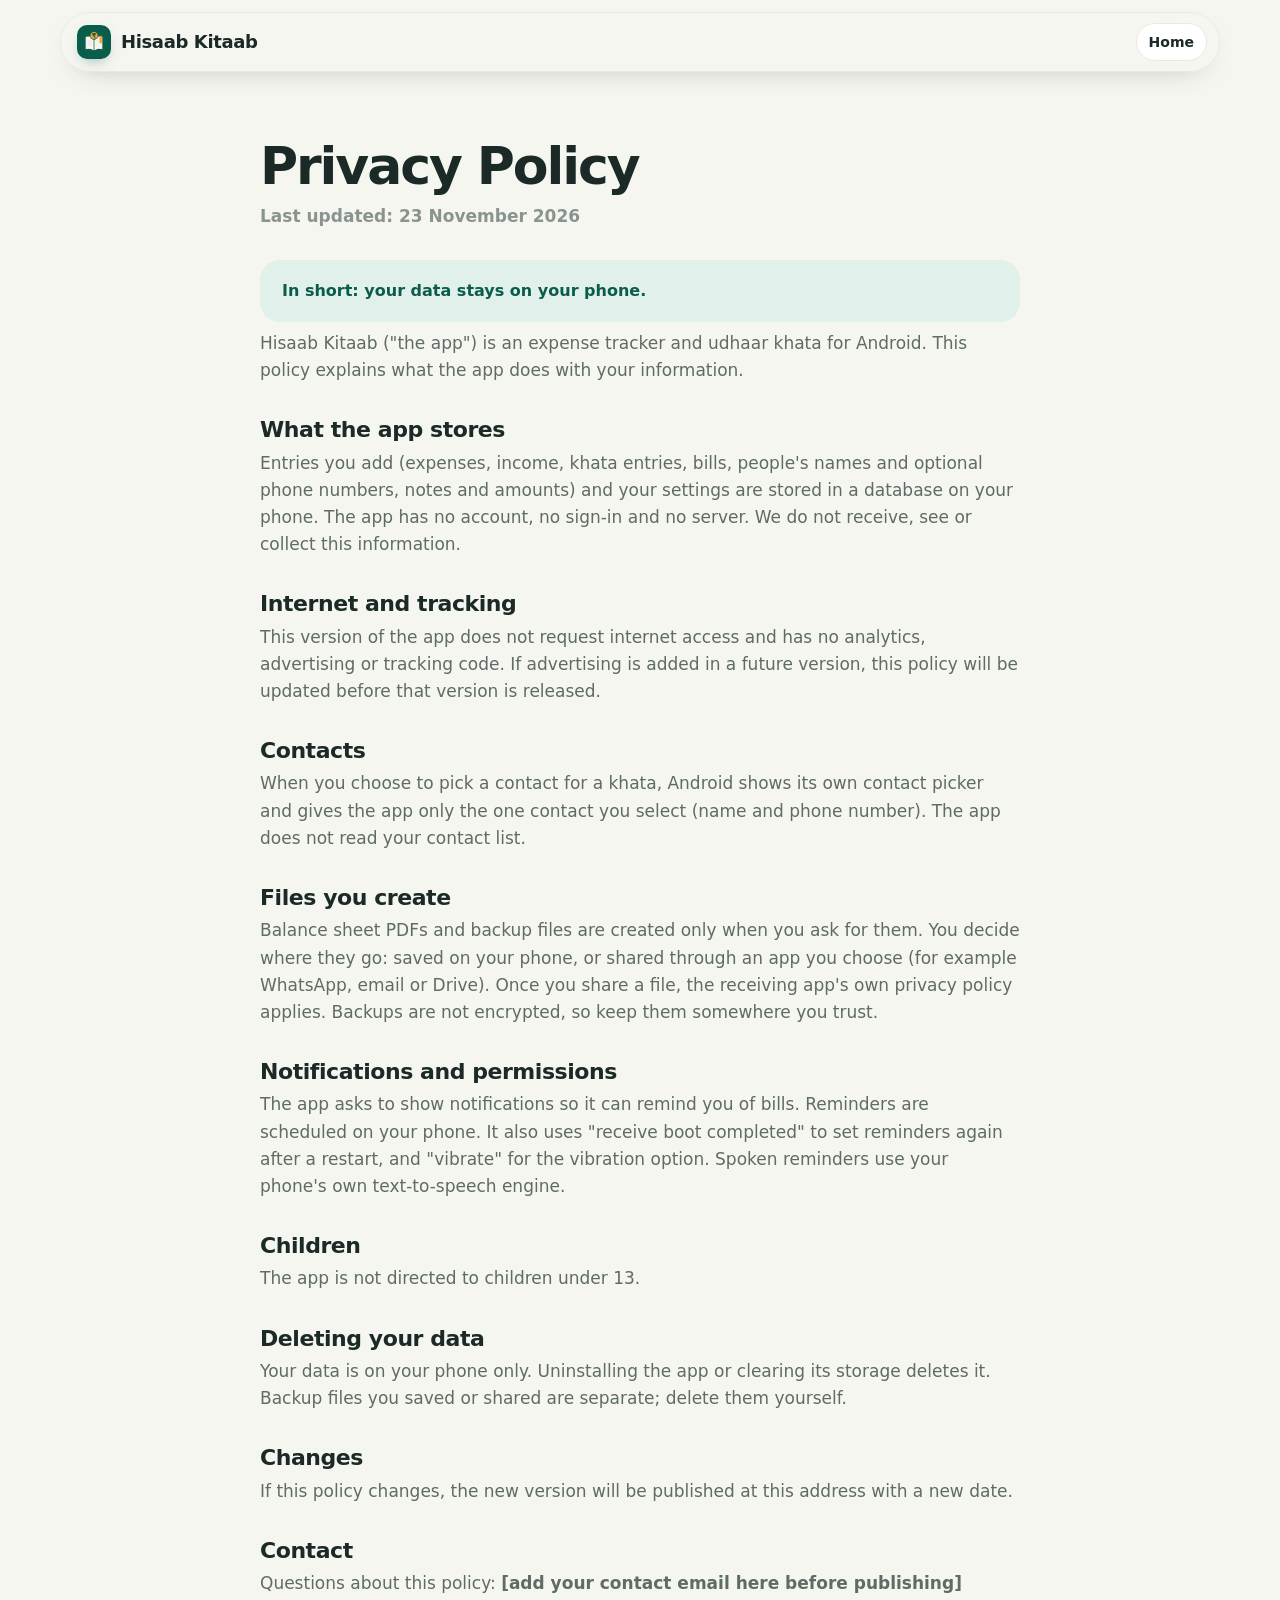
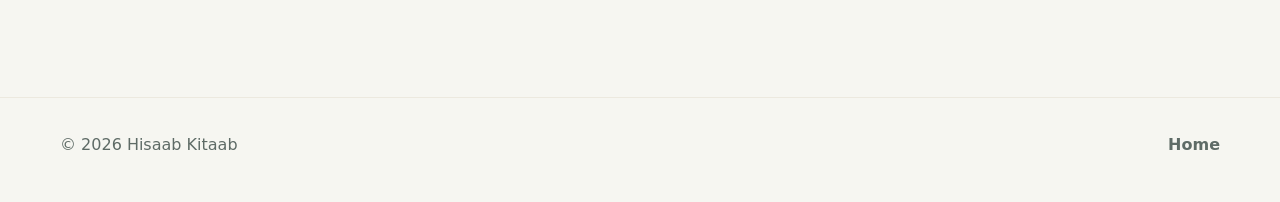
==== privacy/index.html @ 97b5be29 "Add Hisaab Kitaab landing site and privacy policy Static HTML/CSS/JS site with animated hero, live k" ====
<!doctype html>
<html lang="en">
<head>
  <meta charset="utf-8">
  <meta name="viewport" content="width=device-width, initial-scale=1">
  <title>Hisaab Kitaab: Privacy Policy</title>
  <meta name="description" content="Privacy policy for the Hisaab Kitaab Android app. Your data stays on your phone.">
  <meta name="theme-color" content="#0b5d4b">
  <link rel="icon" type="image/png" href="../assets/favicon-64.png">
  <link rel="stylesheet" href="../css/style.css">
  <script>
    (function () {
      try {
        var t = localStorage.getItem('hk-theme');
        if (!t && window.matchMedia && matchMedia('(prefers-color-scheme: dark)').matches) t = 'dark';
        if (t === 'dark') document.documentElement.setAttribute('data-theme', 'dark');
      } catch (e) {}
    })();
  </script>
</head>
<body>
<header class="nav stuck">
  <div class="nav-in">
    <a class="brand" href="../"><img src="../assets/icon-192.png" alt="" width="34" height="34"><span>Hisaab Kitaab</span></a>
    <div class="tools" style="margin-left:auto"><a class="pill" href="../">Home</a></div>
  </div>
</header>

<main class="wrap doc">
  <h1>Privacy Policy</h1>
  <p class="upd">Last updated: 23 November 2026</p>

  <div class="callout">In short: your data stays on your phone.</div>

  <p>Hisaab Kitaab ("the app") is an expense tracker and udhaar khata for Android. This policy explains what the app does with your information.</p>

  <h2>What the app stores</h2>
  <p>Entries you add (expenses, income, khata entries, bills, people's names and optional phone numbers, notes and amounts) and your settings are stored in a database on your phone. The app has no account, no sign-in and no server. We do not receive, see or collect this information.</p>

  <h2>Internet and tracking</h2>
  <p>This version of the app does not request internet access and has no analytics, advertising or tracking code. If advertising is added in a future version, this policy will be updated before that version is released.</p>

  <h2>Contacts</h2>
  <p>When you choose to pick a contact for a khata, Android shows its own contact picker and gives the app only the one contact you select (name and phone number). The app does not read your contact list.</p>

  <h2>Files you create</h2>
  <p>Balance sheet PDFs and backup files are created only when you ask for them. You decide where they go: saved on your phone, or shared through an app you choose (for example WhatsApp, email or Drive). Once you share a file, the receiving app's own privacy policy applies. Backups are not encrypted, so keep them somewhere you trust.</p>

  <h2>Notifications and permissions</h2>
  <p>The app asks to show notifications so it can remind you of bills. Reminders are scheduled on your phone. It also uses "receive boot completed" to set reminders again after a restart, and "vibrate" for the vibration option. Spoken reminders use your phone's own text-to-speech engine.</p>

  <h2>Children</h2>
  <p>The app is not directed to children under 13.</p>

  <h2>Deleting your data</h2>
  <p>Your data is on your phone only. Uninstalling the app or clearing its storage deletes it. Backup files you saved or shared are separate; delete them yourself.</p>

  <h2>Changes</h2>
  <p>If this policy changes, the new version will be published at this address with a new date.</p>

  <h2>Contact</h2>
  <p>Questions about this policy: <strong>[add your contact email here before publishing]</strong></p>
</main>

<footer>
  <div class="wrap foot">
    <span>© 2026 Hisaab Kitaab</span>
    <nav aria-label="Footer"><a href="../">Home</a></nav>
  </div>
</footer>
</body>
</html>
---- css/style.css ----
/* Hisaab Kitaab site. Palette matches the app: warm paper, ink green, saffron. */
:root {
  --paper: #f6f6f1;
  --paper2: #efeee6;
  --card: #ffffff;
  --ink: #1b2a26;
  --sub: #5e6b66;
  --mute: #8a948f;
  --line: #ece9df;
  --green: #0b5d4b;
  --green2: #0e6c58;
  --gsoft: #e1f0ea;
  --gtext: #bfe3d8;
  --saffron: #f2a33a;
  --inc: #1e8a57;
  --incsoft: #e1f4ea;
  --exp: #c23b30;
  --expsoft: #fbe6e3;
  --glass: rgba(246, 246, 241, 0.72);
  --shadow: 0 30px 60px -28px rgba(11, 93, 75, 0.35);
  --shadow-sm: 0 10px 30px -18px rgba(27, 42, 38, 0.35);
  --r: 28px;
  --ease: cubic-bezier(0.22, 1, 0.36, 1);
  color-scheme: light;
}
:root[data-theme="dark"] {
  --paper: #0e1916;
  --paper2: #121f1b;
  --card: #16241f;
  --ink: #eaf1ee;
  --sub: #9db0a9;
  --mute: #6f857d;
  --line: #243530;
  --green: #2fa388;
  --green2: #2a9a80;
  --gsoft: #14302a;
  --gtext: #bfe3d8;
  --inc: #43c185;
  --incsoft: #12301f;
  --exp: #ef6a5e;
  --expsoft: #351a17;
  --glass: rgba(14, 25, 22, 0.72);
  --shadow: 0 30px 60px -28px rgba(0, 0, 0, 0.7);
  --shadow-sm: 0 10px 30px -18px rgba(0, 0, 0, 0.7);
  color-scheme: dark;
}

* { box-sizing: border-box; margin: 0; padding: 0; }
html { scroll-behavior: smooth; -webkit-text-size-adjust: 100%; }
body {
  font-family: "Segoe UI", system-ui, -apple-system, "Noto Sans", "Noto Sans Devanagari", Roboto, "Helvetica Neue", Arial, sans-serif;
  background: var(--paper);
  color: var(--ink);
  line-height: 1.6;
  overflow-x: hidden;
  transition: background 0.4s, color 0.4s;
}
img, svg { display: block; max-width: 100%; }
a { color: inherit; text-decoration: none; }
button { font: inherit; color: inherit; cursor: pointer; border: 0; background: none; }
.ico { width: 1.25em; height: 1.25em; fill: none; stroke: currentColor; stroke-width: 2; stroke-linecap: round; stroke-linejoin: round; flex: none; }
.wrap { width: min(1160px, 100% - 40px); margin-inline: auto; }
.sr { position: absolute; width: 1px; height: 1px; overflow: hidden; clip: rect(0 0 0 0); white-space: nowrap; }
:focus-visible { outline: 3px solid var(--saffron); outline-offset: 3px; border-radius: 10px; }
::selection { background: var(--saffron); color: #1b2a26; }

/* scroll progress */
.progress { position: fixed; inset: 0 0 auto 0; height: 3px; z-index: 60; background: linear-gradient(90deg, var(--saffron), var(--green)); transform-origin: 0 50%; transform: scaleX(0); }

/* nav */
.nav { position: fixed; top: 12px; left: 0; right: 0; z-index: 50; pointer-events: none; }
.nav-in {
  pointer-events: auto;
  width: min(1160px, 100% - 24px); margin-inline: auto;
  display: flex; align-items: center; gap: 14px;
  padding: 10px 12px 10px 16px; border-radius: 999px;
  background: transparent; border: 1px solid transparent;
  transition: background 0.35s, border-color 0.35s, box-shadow 0.35s, backdrop-filter 0.35s;
}
.nav.stuck .nav-in { background: var(--glass); border-color: var(--line); box-shadow: var(--shadow-sm); backdrop-filter: blur(16px) saturate(1.4); -webkit-backdrop-filter: blur(16px) saturate(1.4); }
.brand { display: flex; align-items: center; gap: 10px; font-weight: 800; letter-spacing: -0.02em; font-size: 18px; }
.brand img { width: 34px; height: 34px; border-radius: 10px; box-shadow: 0 6px 16px -8px rgba(11, 93, 75, 0.7); }
.nav-links { display: flex; gap: 4px; margin-left: auto; }
.nav-links a { padding: 8px 14px; border-radius: 999px; font-size: 15px; font-weight: 600; color: var(--sub); transition: background 0.25s, color 0.25s; }
.nav-links a:hover { background: var(--gsoft); color: var(--green); }
.tools { display: flex; gap: 6px; }
.pill {
  height: 38px; min-width: 38px; padding: 0 12px; display: inline-flex; align-items: center; justify-content: center; gap: 6px;
  border-radius: 999px; font-weight: 700; font-size: 14px; background: var(--card); border: 1px solid var(--line); transition: transform 0.25s var(--ease), background 0.25s;
}
.pill:hover { transform: translateY(-2px); }
.pill .moon { display: none; }
:root[data-theme="dark"] .pill .sun { display: none; }
:root[data-theme="dark"] .pill .moon { display: block; }

/* buttons */
.btn {
  --bg: var(--green); --fg: #fff;
  position: relative; display: inline-flex; align-items: center; justify-content: center; gap: 10px;
  padding: 15px 26px; border-radius: 999px; font-weight: 800; font-size: 16px; letter-spacing: -0.01em;
  background: var(--bg); color: var(--fg); box-shadow: 0 16px 30px -14px rgba(11, 93, 75, 0.7);
  transition: transform 0.3s var(--ease), box-shadow 0.3s, background 0.3s; overflow: hidden; isolation: isolate;
}
.btn::after { content: ""; position: absolute; inset: 0; z-index: -1; background: linear-gradient(110deg, transparent 30%, rgba(255, 255, 255, 0.35) 50%, transparent 70%); transform: translateX(-120%); }
.btn:hover::after { transform: translateX(120%); transition: transform 0.9s var(--ease); }
.btn:hover { transform: translateY(-3px); box-shadow: 0 22px 36px -14px rgba(11, 93, 75, 0.75); }
.btn:active { transform: translateY(0) scale(0.98); }
.btn.ghost { --bg: var(--card); --fg: var(--ink); box-shadow: none; border: 1px solid var(--line); }
.btn.saffron { --bg: var(--saffron); --fg: #1b2a26; box-shadow: 0 16px 30px -14px rgba(242, 163, 58, 0.8); }
.btn[aria-disabled="true"] { cursor: default; }

/* hero */
.hero { position: relative; padding: 150px 0 90px; overflow: hidden; }
.blob { position: absolute; border-radius: 50%; filter: blur(80px); opacity: 0.55; pointer-events: none; will-change: transform; }
.b1 { width: 520px; height: 520px; background: #f2a33a; top: -140px; right: -120px; animation: drift 16s ease-in-out infinite alternate; opacity: 0.35; }
.b2 { width: 560px; height: 560px; background: #0b5d4b; bottom: -260px; left: -180px; animation: drift 20s ease-in-out infinite alternate-reverse; opacity: 0.28; }
.b3 { width: 320px; height: 320px; background: #7cc9b2; top: 30%; left: 38%; animation: drift 24s ease-in-out infinite alternate; opacity: 0.25; }
@keyframes drift { to { transform: translate3d(60px, 50px, 0) scale(1.12); } }
.grid-bg { position: absolute; inset: 0; background-image: linear-gradient(var(--line) 1px, transparent 1px), linear-gradient(90deg, var(--line) 1px, transparent 1px); background-size: 56px 56px; mask-image: radial-gradient(ellipse at 50% 30%, #000 10%, transparent 70%); -webkit-mask-image: radial-gradient(ellipse at 50% 30%, #000 10%, transparent 70%); opacity: 0.6; }
.hero-in { position: relative; display: grid; grid-template-columns: 1.05fr 0.95fr; gap: 40px; align-items: center; }
.eyebrow { display: inline-flex; align-items: center; gap: 8px; padding: 7px 14px 7px 8px; border-radius: 999px; background: var(--card); border: 1px solid var(--line); font-size: 14px; font-weight: 700; color: var(--sub); box-shadow: var(--shadow-sm); }
.eyebrow .dot { width: 22px; height: 22px; border-radius: 50%; background: var(--incsoft); color: var(--inc); display: grid; place-items: center; }
.eyebrow .dot .ico { width: 13px; height: 13px; stroke-width: 3; }
h1 { font-size: clamp(42px, 6.4vw, 78px); line-height: 1.02; letter-spacing: -0.04em; font-weight: 900; margin: 22px 0 20px; }
h1 .hl { position: relative; display: inline-block; color: var(--green); white-space: nowrap; }
h1 .hl svg { position: absolute; left: -2%; bottom: -14%; width: 104%; height: 0.38em; overflow: visible; }
h1 .hl path { stroke: var(--saffron); stroke-width: 7; fill: none; stroke-linecap: round; stroke-dasharray: 420; stroke-dashoffset: 420; animation: draw 1.1s 0.9s var(--ease) forwards; }
@keyframes draw { to { stroke-dashoffset: 0; } }
.lead { font-size: clamp(17px, 1.7vw, 21px); color: var(--sub); max-width: 34em; }
.cta { display: flex; flex-wrap: wrap; gap: 12px; margin-top: 30px; }
.trust { display: flex; flex-wrap: wrap; gap: 8px 22px; margin-top: 28px; color: var(--sub); font-weight: 600; font-size: 14.5px; }
.trust span { display: inline-flex; align-items: center; gap: 7px; }
.trust .ico { color: var(--green); width: 1.1em; height: 1.1em; }
.soon-note { margin-top: 10px; font-size: 13.5px; color: var(--mute); }

/* phone */
.stage { position: relative; display: grid; place-items: center; min-height: 640px; perspective: 1400px; }
.phone-tilt { transform-style: preserve-3d; transition: transform 0.25s ease-out; will-change: transform; }
.phone {
  position: relative; width: 300px; height: 620px; border-radius: 46px; padding: 11px;
  background: linear-gradient(145deg, #25332f, #0c1512); box-shadow: 0 50px 90px -30px rgba(11, 93, 75, 0.6), inset 0 0 0 2px #3a4a45, inset 0 0 0 5px #0c1512;
  animation: bob 6s ease-in-out infinite;
}
@keyframes bob { 50% { transform: translateY(-12px); } }
.notch { position: absolute; top: 18px; left: 50%; width: 84px; height: 22px; border-radius: 99px; background: #0c1512; transform: translateX(-50%); z-index: 5; }
.screen { position: relative; height: 100%; border-radius: 36px; overflow: hidden; background: #f6f6f1; color: #1b2a26; padding: 46px 14px 14px; display: flex; flex-direction: column; gap: 10px; }
.app-top { display: flex; align-items: center; justify-content: space-between; }
.app-top small { display: block; font-size: 11px; color: #5e6b66; line-height: 1.2; }
.app-top b { font-size: 16px; letter-spacing: -0.02em; }
.avatar { width: 32px; height: 32px; border-radius: 50%; background: #fdf0da; color: #b26a00; display: grid; place-items: center; font-weight: 800; font-size: 12px; }
.chips { display: flex; gap: 6px; }
.chips span { font-size: 10.5px; font-weight: 700; padding: 5px 9px; border-radius: 99px; background: #fff; border: 1px solid #ece9df; color: #5e6b66; transition: all 0.4s var(--ease); }
.chips span.on { background: #0b5d4b; color: #fff; border-color: #0b5d4b; }
.bal { border-radius: 20px; padding: 14px; background: linear-gradient(135deg, #0b5d4b, #0e6c58); color: #fff; position: relative; overflow: hidden; }
.bal::after { content: ""; position: absolute; right: -30px; top: -30px; width: 110px; height: 110px; border-radius: 50%; background: rgba(242, 163, 58, 0.25); }
.bal small { font-size: 10.5px; color: #bfe3d8; font-weight: 600; }
.bal-num { font-size: 28px; font-weight: 900; letter-spacing: -0.03em; line-height: 1.15; margin: 2px 0 8px; font-variant-numeric: tabular-nums; }
.bars { display: flex; align-items: flex-end; gap: 4px; height: 34px; position: relative; z-index: 1; }
.bars i { flex: 1; border-radius: 3px; background: #cfe6dd; height: var(--h); transform-origin: bottom; animation: grow 1.2s var(--ease) both, pulseBar 3.2s ease-in-out infinite; animation-delay: calc(var(--i) * 70ms + 0.6s), calc(var(--i) * 140ms + 2s); opacity: 0.85; }
.bars i:nth-child(5n) { background: #f2a33a; }
@keyframes grow { from { transform: scaleY(0); } }
@keyframes pulseBar { 50% { transform: scaleY(0.72); } }
.ks { display: grid; grid-template-columns: 1fr 1fr; gap: 8px; }
.ks div { background: #fff; border: 1px solid #ece9df; border-radius: 14px; padding: 8px 10px; }
.ks small { font-size: 10px; color: #5e6b66; display: block; }
.ks b { font-size: 14px; font-variant-numeric: tabular-nums; }
.ks .g { color: #1e8a57; } .ks .r { color: #c23b30; }
.txs { list-style: none; display: flex; flex-direction: column; gap: 7px; overflow: hidden; flex: 1; }
.tx { display: flex; align-items: center; gap: 9px; background: #fff; border: 1px solid #ece9df; border-radius: 14px; padding: 8px 10px; animation: txin 0.7s var(--ease) both; }
.tx .ti { width: 28px; height: 28px; border-radius: 9px; display: grid; place-items: center; flex: none; }
.tx .ti .ico { width: 15px; height: 15px; }
.tx span { flex: 1; font-size: 12px; font-weight: 700; line-height: 1.2; }
.tx span em { display: block; font-style: normal; font-size: 10px; font-weight: 500; color: #8a948f; }
.tx b { font-size: 12px; font-variant-numeric: tabular-nums; }
.tx b.out { color: #c23b30; } .tx b.in { color: #1e8a57; }
@keyframes txin { from { opacity: 0; transform: translateY(-14px) scale(0.96); } }
.fab { position: absolute; right: 16px; bottom: 16px; width: 46px; height: 46px; border-radius: 50%; background: #f2a33a; color: #1b2a26; display: grid; place-items: center; box-shadow: 0 10px 20px -8px rgba(242, 163, 58, 0.9); animation: fabp 2.4s ease-in-out infinite; }
.fab .ico { width: 22px; height: 22px; stroke-width: 3; }
@keyframes fabp { 0%, 100% { box-shadow: 0 10px 20px -8px rgba(242, 163, 58, 0.9), 0 0 0 0 rgba(242, 163, 58, 0.5); } 50% { box-shadow: 0 10px 20px -8px rgba(242, 163, 58, 0.9), 0 0 0 14px rgba(242, 163, 58, 0); } }

.float {
  position: absolute; z-index: 6; background: var(--card); color: var(--ink); border: 1px solid var(--line); border-radius: 18px; padding: 10px 14px; box-shadow: var(--shadow-sm);
  display: flex; align-items: center; gap: 10px; font-size: 13px; font-weight: 700; line-height: 1.25; animation: bob2 5s ease-in-out infinite;
}
.float small { display: block; color: var(--mute); font-size: 11.5px; font-weight: 600; }
.float .fi { width: 34px; height: 34px; border-radius: 11px; display: grid; place-items: center; }
.f1 { left: -64px; top: 120px; } .f1 .fi { background: #fdf0da; color: #b26a00; }
.f1 .ico { animation: ring 2.4s ease-in-out infinite; transform-origin: 50% 10%; }
.f2 { right: -70px; top: 340px; animation-delay: -1.5s; } .f2 .fi { background: var(--incsoft); color: var(--inc); }
.f3 { left: -44px; bottom: 60px; animation-delay: -3s; } .f3 .fi { background: var(--gsoft); color: var(--green); }
@keyframes bob2 { 50% { transform: translateY(-10px) rotate(-1deg); } }
@keyframes ring { 0%, 55%, 100% { transform: rotate(0); } 60% { transform: rotate(16deg); } 70% { transform: rotate(-14deg); } 80% { transform: rotate(10deg); } 90% { transform: rotate(-6deg); } }

/* marquee */
.marquee { border-block: 1px solid var(--line); background: var(--paper2); overflow: hidden; padding: 18px 0; mask-image: linear-gradient(90deg, transparent, #000 8%, #000 92%, transparent); -webkit-mask-image: linear-gradient(90deg, transparent, #000 8%, #000 92%, transparent); }
.track { display: flex; gap: 14px; width: max-content; animation: slide 40s linear infinite; }
.marquee:hover .track { animation-play-state: paused; }
@keyframes slide { to { transform: translateX(-50%); } }
.cur { display: inline-flex; align-items: center; gap: 10px; padding: 8px 18px 8px 10px; border-radius: 99px; background: var(--card); border: 1px solid var(--line); font-weight: 700; white-space: nowrap; }
.cur i { font-style: normal; width: 30px; height: 30px; border-radius: 50%; display: grid; place-items: center; background: var(--gsoft); color: var(--green); font-size: 14px; }
.cur small { color: var(--mute); font-weight: 600; }

/* sections */
section { position: relative; padding: 110px 0; }
.sec-head { max-width: 760px; margin-bottom: 52px; }
.kicker { display: inline-block; font-size: 13px; font-weight: 800; letter-spacing: 0.14em; text-transform: uppercase; color: var(--green); margin-bottom: 14px; }
h2 { font-size: clamp(32px, 4.6vw, 56px); line-height: 1.06; letter-spacing: -0.035em; font-weight: 900; }
h2 em { font-style: normal; color: var(--green); }
.sec-head p { margin-top: 16px; color: var(--sub); font-size: 18px; max-width: 36em; }

/* reveal */
.js .rv { opacity: 0; transform: translateY(30px); transition: opacity 0.9s var(--ease), transform 0.9s var(--ease); transition-delay: var(--d, 0s); }
.js .rv.in { opacity: 1; transform: none; }

/* bento */
.bento { display: grid; grid-template-columns: repeat(12, 1fr); gap: 16px; }
.tile {
  --mx: 50%; --my: 50%;
  position: relative; grid-column: span 4; border-radius: var(--r); padding: 26px; background: var(--card); border: 1px solid var(--line); overflow: hidden; min-height: 230px;
  display: flex; flex-direction: column; transition: transform 0.4s var(--ease), box-shadow 0.4s, border-color 0.4s;
}
.tile::before { content: ""; position: absolute; inset: 0; background: radial-gradient(320px circle at var(--mx) var(--my), rgba(242, 163, 58, 0.2), transparent 60%); opacity: 0; transition: opacity 0.4s; pointer-events: none; }
.tile:hover { transform: translateY(-6px); box-shadow: var(--shadow); border-color: rgba(11, 93, 75, 0.35); }
.tile:hover::before { opacity: 1; }
.tile.w6 { grid-column: span 6; } .tile.w8 { grid-column: span 8; } .tile.w5 { grid-column: span 5; } .tile.w7 { grid-column: span 7; }
.tile.dark { background: linear-gradient(140deg, #0b5d4b, #0a4a3c); color: #fff; border-color: transparent; }
.tile.dark p { color: #bfe3d8; }
.t-ico { width: 48px; height: 48px; border-radius: 16px; display: grid; place-items: center; background: var(--gsoft); color: var(--green); margin-bottom: 18px; transition: transform 0.5s var(--ease); }
.tile:hover .t-ico { transform: rotate(-8deg) scale(1.1); }
.tile.dark .t-ico { background: rgba(255, 255, 255, 0.14); color: #fff; }
.tile h3 { font-size: 21px; letter-spacing: -0.02em; line-height: 1.2; margin-bottom: 8px; }
.tile p { color: var(--sub); font-size: 15.5px; }
.mini { margin-top: auto; padding-top: 20px; }

.m-type { display: flex; align-items: center; gap: 10px; flex-wrap: wrap; }
.m-amt { font-size: 28px; font-weight: 900; letter-spacing: -0.03em; font-variant-numeric: tabular-nums; }
.m-amt::after { content: ""; display: inline-block; width: 3px; height: 0.9em; background: var(--saffron); margin-left: 3px; vertical-align: -0.1em; animation: blink 1s steps(2) infinite; }
@keyframes blink { 50% { opacity: 0; } }
.tag { padding: 5px 11px; border-radius: 99px; font-size: 13px; font-weight: 700; background: var(--gsoft); color: var(--green); }
.tag.s { background: #fdf0da; color: #b26a00; }
.m-chips { display: flex; gap: 6px; flex-wrap: wrap; }
.m-chips span { padding: 6px 12px; border-radius: 99px; background: var(--paper); border: 1px solid var(--line); font-weight: 700; font-size: 13px; color: var(--sub); animation: chipglow 8s infinite; animation-delay: calc(var(--i) * 2s); }
@keyframes chipglow { 0%, 22%, 100% { background: var(--paper); color: var(--sub); border-color: var(--line); } 4%, 18% { background: var(--green); color: #fff; border-color: var(--green); } }
.m-paper { width: 130px; background: #fff; color: #1b2a26; border-radius: 12px; padding: 12px; box-shadow: 0 14px 24px -14px rgba(0, 0, 0, 0.55); transform: rotate(-4deg); transition: transform 0.5s var(--ease); }
.tile:hover .m-paper { transform: rotate(0) translateY(-4px); }
.m-paper i { display: block; height: 6px; border-radius: 3px; background: #e5e2d6; margin-bottom: 7px; transform-origin: left; animation: lines 4s var(--ease) infinite; animation-delay: calc(var(--i) * 0.18s); }
.m-paper i:nth-child(2) { width: 70%; } .m-paper i:nth-child(4) { width: 55%; }
.m-paper b { display: block; margin-top: 8px; font-size: 11px; color: #0b5d4b; }
@keyframes lines { 0% { transform: scaleX(0); } 20%, 85% { transform: scaleX(1); } 100% { transform: scaleX(0); } }
.m-rows { display: grid; gap: 8px; }
.m-row { display: flex; align-items: center; gap: 10px; padding: 8px 10px; border-radius: 14px; background: var(--paper); font-weight: 700; font-size: 14px; }
.m-row .av { width: 28px; height: 28px; border-radius: 50%; display: grid; place-items: center; font-size: 12px; font-weight: 800; }
.m-row b { margin-left: auto; font-variant-numeric: tabular-nums; }
.m-spin { color: #fff; opacity: 0.9; }
.m-spin .ico { width: 54px; height: 54px; stroke-width: 1.6; animation: spin 7s linear infinite; }
@keyframes spin { to { transform: rotate(360deg); } }
.m-sym { display: flex; gap: 10px; flex-wrap: wrap; font-size: 22px; font-weight: 800; color: var(--green); }
.m-sym span { animation: hop 3s ease-in-out infinite; animation-delay: calc(var(--i) * 0.2s); }
@keyframes hop { 0%, 60%, 100% { transform: translateY(0); } 30% { transform: translateY(-9px); } }
.m-bell .ico { width: 44px; height: 44px; color: var(--saffron); animation: ring 2.6s ease-in-out infinite; transform-origin: 50% 8%; }
.m-file { display: flex; align-items: center; gap: 12px; font-weight: 800; }
.m-file .ico { width: 34px; height: 34px; color: var(--green); animation: bounce 1.8s ease-in-out infinite; }
@keyframes bounce { 50% { transform: translateY(7px); } }

/* demo sections */
.demo { display: grid; grid-template-columns: 0.9fr 1.1fr; gap: 56px; align-items: center; }
.panel { background: var(--card); border: 1px solid var(--line); border-radius: 32px; padding: 26px; box-shadow: var(--shadow); }
.p-head { display: flex; align-items: center; gap: 14px; margin-bottom: 18px; }
.p-head .av { width: 48px; height: 48px; border-radius: 50%; background: #e3eefb; color: #2a63a8; display: grid; place-items: center; font-weight: 900; }
.p-head small { display: block; color: var(--mute); font-weight: 600; font-size: 13px; line-height: 1.2; }
.p-head b { font-size: 19px; }
.p-badge { margin-left: auto; font-size: 11.5px; font-weight: 800; padding: 5px 10px; border-radius: 99px; background: var(--paper2); color: var(--mute); letter-spacing: 0.04em; text-transform: uppercase; }
.bigbal { border-radius: 22px; padding: 20px 22px; margin-bottom: 16px; transition: background 0.5s, color 0.5s; background: var(--incsoft); color: var(--inc); position: relative; overflow: hidden; }
.bigbal.owe { background: var(--expsoft); color: var(--exp); }
.bigbal.clear { background: var(--gsoft); color: var(--green); }
.bigbal small { font-weight: 800; font-size: 13px; letter-spacing: 0.05em; text-transform: uppercase; opacity: 0.85; }
.bigbal .num { font-size: clamp(36px, 5vw, 52px); font-weight: 900; letter-spacing: -0.04em; line-height: 1.1; font-variant-numeric: tabular-nums; }
.bigbal.bump { animation: bump 0.5s var(--ease); }
@keyframes bump { 40% { transform: scale(1.035); } }
.controls { display: grid; gap: 12px; margin-bottom: 16px; }
.amt { display: flex; align-items: center; gap: 8px; background: var(--paper); border: 1px solid var(--line); border-radius: 16px; padding: 4px 6px 4px 16px; }
.amt span { font-weight: 800; color: var(--sub); }
.amt input { flex: 1; min-width: 0; border: 0; background: transparent; font: inherit; font-size: 20px; font-weight: 800; color: var(--ink); padding: 10px 6px; outline: none; font-variant-numeric: tabular-nums; }
.presets { display: flex; gap: 6px; }
.presets button { padding: 8px 12px; border-radius: 12px; background: var(--card); border: 1px solid var(--line); font-weight: 700; font-size: 13.5px; transition: all 0.25s var(--ease); }
.presets button:hover { background: var(--gsoft); border-color: var(--green); color: var(--green); transform: translateY(-2px); }
.gg { display: grid; grid-template-columns: 1fr 1fr; gap: 10px; }
.gg .btn { padding: 14px; width: 100%; }
.btn.red { --bg: var(--exp); box-shadow: 0 14px 26px -14px rgba(194, 59, 48, 0.8); }
.btn.grn { --bg: var(--inc); box-shadow: 0 14px 26px -14px rgba(30, 138, 87, 0.8); }
.ledger { list-style: none; display: grid; gap: 8px; max-height: 232px; overflow: hidden; }
.ledger li { display: flex; align-items: center; gap: 12px; padding: 10px 14px; border-radius: 16px; background: var(--paper); font-weight: 700; animation: txin 0.6s var(--ease) both; }
.ledger li small { display: block; color: var(--mute); font-weight: 600; font-size: 12px; line-height: 1.2; }
.ledger li b { margin-left: auto; font-variant-numeric: tabular-nums; }
.ledger .gv b { color: var(--exp); } .ledger .gt b { color: var(--inc); }
.ledger .d { width: 34px; height: 34px; border-radius: 11px; display: grid; place-items: center; flex: none; }
.ledger .gv .d { background: var(--expsoft); color: var(--exp); } .ledger .gt .d { background: var(--incsoft); color: var(--inc); }
.ledger .d .ico { width: 16px; height: 16px; stroke-width: 2.6; }
.reset { margin-top: 12px; font-size: 13.5px; font-weight: 700; color: var(--mute); text-decoration: underline; text-underline-offset: 3px; }
.reset:hover { color: var(--green); }
.demo-copy ul { list-style: none; margin-top: 26px; display: grid; gap: 14px; }
.demo-copy li { display: flex; gap: 14px; align-items: flex-start; font-weight: 600; color: var(--sub); }
.demo-copy li .ico { width: 30px; height: 30px; padding: 6px; border-radius: 10px; background: var(--gsoft); color: var(--green); stroke-width: 2.6; }
.demo-copy li b { display: block; color: var(--ink); font-size: 17px; }

/* reminders */
.rem { background: linear-gradient(180deg, var(--paper2), var(--paper)); }
.mode-chips { display: flex; flex-wrap: wrap; gap: 10px; margin: 22px 0 6px; }
.mode { display: inline-flex; align-items: center; gap: 9px; padding: 12px 18px; border-radius: 99px; font-weight: 800; background: var(--card); border: 2px solid var(--line); transition: all 0.3s var(--ease); }
.mode:hover { transform: translateY(-2px); }
.mode[aria-pressed="true"] { background: var(--green); color: #fff; border-color: var(--green); box-shadow: 0 14px 24px -14px rgba(11, 93, 75, 0.9); }
.lead-label { margin-top: 22px; font-weight: 800; font-size: 14px; color: var(--sub); }
.seg { display: inline-flex; padding: 5px; gap: 4px; border-radius: 99px; background: var(--card); border: 1px solid var(--line); margin-top: 10px; flex-wrap: wrap; }
.seg button { padding: 8px 16px; border-radius: 99px; font-weight: 800; font-size: 14px; color: var(--sub); transition: all 0.3s var(--ease); }
.seg button[aria-pressed="true"] { background: var(--saffron); color: #1b2a26; }
.rem-note { margin-top: 18px; font-weight: 700; color: var(--sub); min-height: 3.2em; }
.rem-stage { position: relative; height: 420px; display: grid; place-items: center; border-radius: 36px; background: var(--card); border: 1px solid var(--line); box-shadow: var(--shadow); overflow: hidden; }
.rem-stage::before { content: ""; position: absolute; inset: 0; background: radial-gradient(circle at 50% 45%, var(--gsoft), transparent 65%); }
.rp { position: relative; width: 178px; height: 330px; border-radius: 32px; background: linear-gradient(145deg, #25332f, #0c1512); padding: 8px; box-shadow: 0 30px 50px -22px rgba(0, 0, 0, 0.6); }
.rp-in { height: 100%; border-radius: 25px; background: #f6f6f1; color: #1b2a26; padding: 38px 10px 10px; position: relative; overflow: hidden; }
.rem-stage.vib .rp { animation: buzz 0.5s linear infinite; }
@keyframes buzz { 0%, 100% { transform: translate(0, 0) rotate(0); } 20% { transform: translate(-4px, 1px) rotate(-1.5deg); } 40% { transform: translate(4px, -1px) rotate(1.5deg); } 60% { transform: translate(-3px, 2px) rotate(-1deg); } 80% { transform: translate(3px, -2px) rotate(1deg); } }
.notif { background: #fff; border: 1px solid #ece9df; border-radius: 14px; padding: 9px 10px; display: flex; gap: 8px; align-items: flex-start; font-size: 11px; line-height: 1.3; box-shadow: 0 10px 18px -12px rgba(0, 0, 0, 0.4); animation: nin 4s var(--ease) infinite; }
.notif .ni { width: 24px; height: 24px; border-radius: 8px; background: #0b5d4b; color: #fff; display: grid; place-items: center; flex: none; }
.notif .ni .ico { width: 13px; height: 13px; }
.notif b { display: block; font-size: 11.5px; }
.notif span { color: #5e6b66; }
@keyframes nin { 0% { opacity: 0; transform: translateY(-30px); } 12%, 85% { opacity: 1; transform: none; } 100% { opacity: 0; transform: translateY(-10px); } }
.rings { position: absolute; left: 50%; top: 50%; width: 0; height: 0; display: none; }
.rem-stage.ring .rings { display: block; }
.rings i { position: absolute; left: -90px; top: -90px; width: 180px; height: 180px; border-radius: 50%; border: 2px solid var(--saffron); opacity: 0; animation: ripple 2.4s ease-out infinite; }
.rings i:nth-child(2) { animation-delay: 0.8s; } .rings i:nth-child(3) { animation-delay: 1.6s; }
@keyframes ripple { from { transform: scale(0.8); opacity: 0.9; } to { transform: scale(2.6); opacity: 0; } }
.wave { position: absolute; left: 50%; bottom: 34px; transform: translateX(-50%); display: none; align-items: center; gap: 5px; height: 40px; padding: 8px 16px; border-radius: 99px; background: var(--ink); color: var(--paper); font-weight: 700; font-size: 13px; white-space: nowrap; }
.rem-stage.speak .wave { display: flex; }
.wave u { display: flex; gap: 3px; align-items: center; height: 18px; text-decoration: none; }
.wave u i { width: 3px; border-radius: 2px; background: var(--saffron); height: 100%; animation: eq 0.9s ease-in-out infinite; transform-origin: center; animation-delay: calc(var(--i) * 0.12s); }
@keyframes eq { 0%, 100% { transform: scaleY(0.25); } 50% { transform: scaleY(1); } }
.rem-stage .bellbig { position: absolute; top: 24px; right: 28px; color: var(--saffron); }
.rem-stage .bellbig .ico { width: 40px; height: 40px; }
.rem-stage.ring .bellbig .ico { animation: ring 1.4s ease-in-out infinite; transform-origin: 50% 8%; }

/* privacy */
.priv { background: var(--green); color: #fff; overflow: hidden; }
.priv .kicker { color: var(--saffron); }
.priv h2 em { color: var(--saffron); }
.priv .sec-head p { color: var(--gtext); }
:root[data-theme="dark"] .priv { background: #0a2f27; }
.pillars { display: grid; grid-template-columns: repeat(3, 1fr); gap: 16px; margin-top: 10px; }
.pillar { padding: 26px; border-radius: 26px; background: rgba(255, 255, 255, 0.08); border: 1px solid rgba(255, 255, 255, 0.14); transition: transform 0.4s var(--ease), background 0.4s; }
.pillar:hover { transform: translateY(-6px); background: rgba(255, 255, 255, 0.14); }
.pillar .ico { width: 34px; height: 34px; color: var(--saffron); margin-bottom: 16px; }
.pillar h3 { font-size: 20px; letter-spacing: -0.02em; margin-bottom: 6px; }
.pillar p { color: var(--gtext); font-size: 15.5px; }
.flow { margin-top: 56px; display: flex; align-items: center; justify-content: center; gap: 0; }
.node { width: 92px; height: 92px; border-radius: 28px; display: grid; place-items: center; background: rgba(255, 255, 255, 0.12); border: 1px solid rgba(255, 255, 255, 0.2); position: relative; flex: none; }
.node .ico { width: 40px; height: 40px; }
.node small { position: absolute; bottom: -30px; left: 50%; transform: translateX(-50%); white-space: nowrap; color: var(--gtext); font-weight: 700; font-size: 13.5px; }
.node.me { background: var(--saffron); color: #1b2a26; border-color: transparent; }
.wire { position: relative; flex: 0 1 280px; height: 2px; margin: 0 8px; background: repeating-linear-gradient(90deg, rgba(255, 255, 255, 0.5) 0 8px, transparent 8px 16px); }
.wire .x { position: absolute; left: 50%; top: 50%; width: 38px; height: 38px; margin: -19px 0 0 -19px; border-radius: 50%; background: #c23b30; display: grid; place-items: center; animation: pop 2.4s var(--ease) infinite; }
.wire .x .ico { width: 20px; height: 20px; stroke-width: 3.2; color: #fff; }
@keyframes pop { 0%, 100% { transform: scale(1); } 50% { transform: scale(1.18); } }
.wire::before { content: ""; position: absolute; left: 0; top: -4px; width: 10px; height: 10px; border-radius: 50%; background: var(--saffron); animation: packet 2.4s ease-in infinite; }
@keyframes packet { 0% { left: 0; opacity: 1; } 45% { left: 40%; opacity: 1; } 50% { left: 40%; opacity: 0; } 100% { left: 40%; opacity: 0; } }

/* steps */
.steps { display: grid; grid-template-columns: repeat(3, 1fr); gap: 16px; counter-reset: s; }
.step { position: relative; padding: 30px; border-radius: var(--r); background: var(--card); border: 1px solid var(--line); overflow: hidden; }
.step::before { counter-increment: s; content: "0" counter(s); position: absolute; right: 18px; top: 4px; font-size: 92px; font-weight: 900; letter-spacing: -0.06em; color: var(--paper2); line-height: 1; transition: color 0.4s, transform 0.5s var(--ease); }
.step:hover::before { color: var(--saffron); transform: translateY(6px) scale(1.06); }
.step h3 { position: relative; font-size: 22px; letter-spacing: -0.02em; margin-bottom: 8px; margin-top: 56px; }
.step p { position: relative; color: var(--sub); }

/* faq */
.faq { max-width: 820px; display: grid; gap: 10px; }
details { background: var(--card); border: 1px solid var(--line); border-radius: 22px; padding: 4px 22px; transition: border-color 0.3s, box-shadow 0.3s; }
details[open] { border-color: rgba(11, 93, 75, 0.4); box-shadow: var(--shadow-sm); }
summary { list-style: none; cursor: pointer; display: flex; align-items: center; justify-content: space-between; gap: 16px; padding: 18px 0; font-weight: 800; font-size: 18px; letter-spacing: -0.01em; }
summary::-webkit-details-marker { display: none; }
summary .ico { transition: transform 0.4s var(--ease); color: var(--green); }
details[open] summary .ico { transform: rotate(180deg); }
details p { color: var(--sub); padding: 0 0 20px; animation: fadeDown 0.5s var(--ease); }
@keyframes fadeDown { from { opacity: 0; transform: translateY(-8px); } }

/* final cta */
.final { padding: 60px 0 110px; }
.final-card { position: relative; overflow: hidden; border-radius: 44px; padding: clamp(40px, 7vw, 90px) clamp(24px, 6vw, 80px); text-align: center; background: linear-gradient(135deg, #0b5d4b, #0a4a3c); color: #fff; }
.final-card::before, .final-card::after { content: ""; position: absolute; border-radius: 50%; filter: blur(60px); }
.final-card::before { width: 360px; height: 360px; background: #f2a33a; opacity: 0.35; right: -80px; top: -120px; animation: drift 14s ease-in-out infinite alternate; }
.final-card::after { width: 300px; height: 300px; background: #7cc9b2; opacity: 0.25; left: -80px; bottom: -120px; animation: drift 18s ease-in-out infinite alternate-reverse; }
.final-card > * { position: relative; z-index: 1; }
.final-card img { width: 84px; height: 84px; border-radius: 24px; margin: 0 auto 24px; box-shadow: 0 20px 40px -16px rgba(0, 0, 0, 0.6); animation: bob 5s ease-in-out infinite; }
.final-card h2 { color: #fff; max-width: 20em; margin-inline: auto; }
.final-card p { color: var(--gtext); margin: 16px auto 30px; max-width: 30em; font-size: 18px; }
.final-card .cta { justify-content: center; margin-top: 0; }
.final-card .soon-note { color: var(--gtext); }

footer { border-top: 1px solid var(--line); padding: 34px 0 44px; color: var(--sub); }
.foot { display: flex; flex-wrap: wrap; align-items: center; gap: 14px 28px; justify-content: space-between; }
.foot nav { display: flex; gap: 22px; font-weight: 700; }
.foot nav a:hover { color: var(--green); }

/* privacy page */
.doc { max-width: 760px; padding: 140px 0 90px; }
.doc h1 { font-size: clamp(34px, 5vw, 52px); margin: 0 0 10px; }
.doc .upd { color: var(--mute); font-weight: 600; margin-bottom: 30px; }
.doc h2 { font-size: 22px; letter-spacing: -0.02em; margin: 34px 0 8px; }
.doc p { color: var(--sub); font-size: 17px; margin-bottom: 10px; }
.doc a { color: var(--green); text-decoration: underline; text-underline-offset: 3px; }
.doc .callout { padding: 18px 22px; border-radius: 20px; background: var(--gsoft); color: var(--green); font-weight: 700; margin-bottom: 8px; }

/* responsive */
@media (max-width: 980px) {
  .hero-in, .demo { grid-template-columns: 1fr; }
  .hero { padding-top: 120px; }
  .stage { min-height: 600px; }
  .f1 { left: 4%; } .f2 { right: 4%; } .f3 { left: 6%; }
  .bento .tile, .tile.w6, .tile.w8, .tile.w5, .tile.w7 { grid-column: span 6; }
  .steps, .pillars { grid-template-columns: 1fr; }
  .nav-links { display: none; }
  .tools { margin-left: auto; }
  section { padding: 80px 0; }
}
@media (max-width: 620px) {
  .bento .tile, .tile.w6, .tile.w8, .tile.w5, .tile.w7 { grid-column: span 12; }
  .phone { transform: scale(0.9); }
  .float { display: none; }
  .stage { min-height: 580px; }
  .flow { flex-direction: column; gap: 52px; }
  .wire { flex: none; width: 2px; height: 90px; background: repeating-linear-gradient(180deg, rgba(255, 255, 255, 0.5) 0 8px, transparent 8px 16px); margin: 0; }
  .wire::before { display: none; }
  .gg { grid-template-columns: 1fr; }
  .rem-stage { height: 380px; }
}
@media (prefers-reduced-motion: reduce) {
  *, *::before, *::after { animation-duration: 0.001ms !important; animation-iteration-count: 1 !important; transition-duration: 0.001ms !important; scroll-behavior: auto !important; }
  .js .rv { opacity: 1; transform: none; }
  .track { animation: none; }
}

/* Hindi: Devanagari looks cramped with tight tracking and heavy weight */
[data-lang="hi"] * { letter-spacing: 0 !important; }
[data-lang="hi"] h1, [data-lang="hi"] h2 { font-weight: 800; line-height: 1.22; }
[data-lang="hi"] h1 .hl { white-space: normal; }
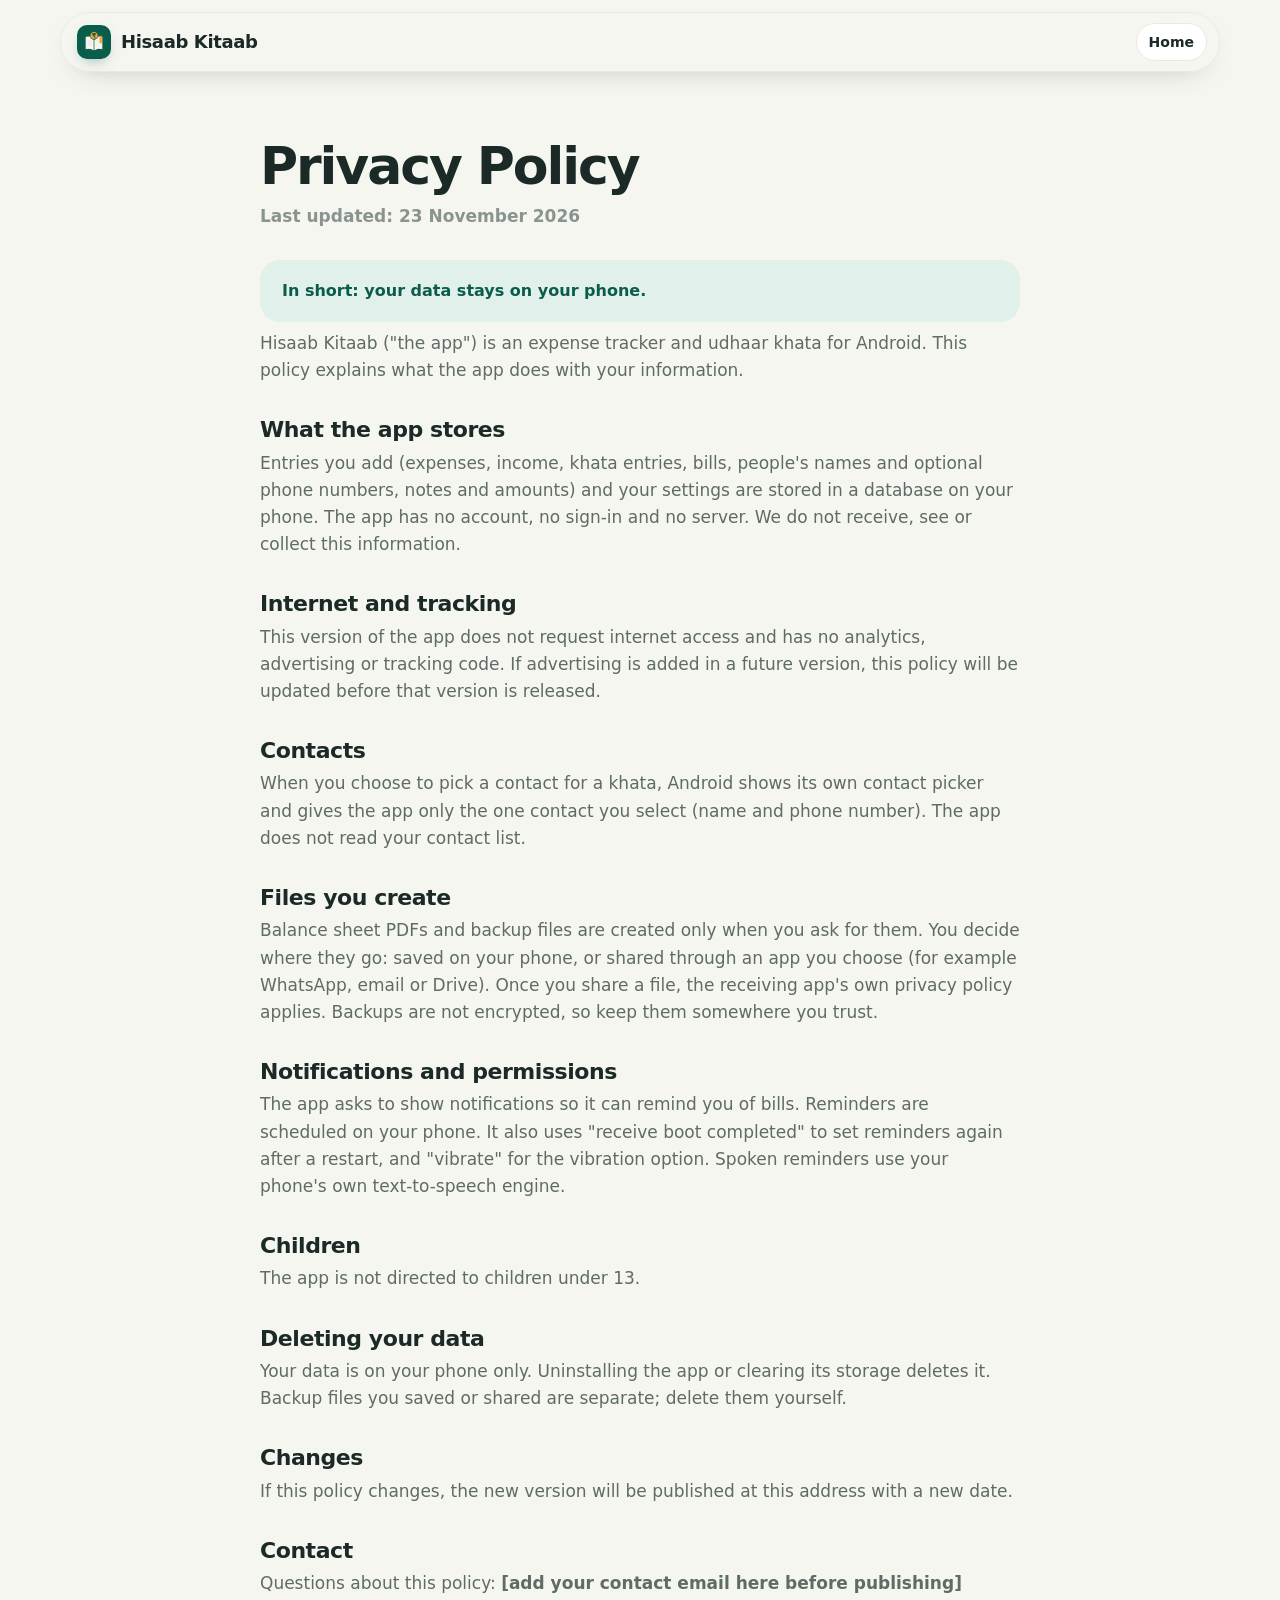
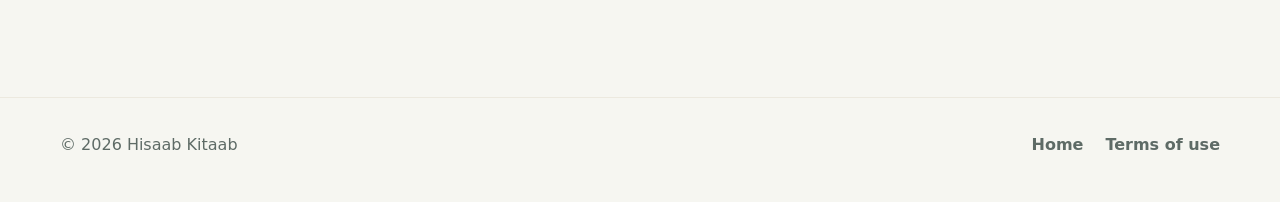
==== commit 384b9b0e: "Fix footer wordmark clipping, add Terms of use page and links Co-Authored-By: Claude Sonnet 5.5 <nor" ====
--- a/privacy/index.html
+++ b/privacy/index.html
@@ -65,7 +65,7 @@
 <footer>
   <div class="wrap foot">
     <span>© 2026 Hisaab Kitaab</span>
-    <nav aria-label="Footer"><a href="../">Home</a></nav>
+    <nav aria-label="Footer"><a href="../">Home</a><a href="../terms/">Terms of use</a></nav>
   </div>
 </footer>
 </body>
--- a/css/style.css
+++ b/css/style.css
@@ -373,7 +373,9 @@
 .step p { position: relative; color: var(--sub); }
 
 /* faq */
-.faq { max-width: 820px; display: grid; gap: 10px; }
+.faq-grid { display: grid; grid-template-columns: 0.8fr 1.2fr; gap: 56px; align-items: start; }
+.faq-head { position: sticky; top: 110px; margin-bottom: 0; }
+.faq { display: grid; gap: 12px; }
 details { background: var(--card); border: 1px solid var(--line); border-radius: 22px; padding: 4px 22px; transition: border-color 0.3s, box-shadow 0.3s; }
 details[open] { border-color: rgba(11, 93, 75, 0.4); box-shadow: var(--shadow-sm); }
 summary { list-style: none; cursor: pointer; display: flex; align-items: center; justify-content: space-between; gap: 16px; padding: 18px 0; font-weight: 800; font-size: 18px; letter-spacing: -0.01em; }
@@ -382,24 +384,6 @@
 details[open] summary .ico { transform: rotate(180deg); }
 details p { color: var(--sub); padding: 0 0 20px; animation: fadeDown 0.5s var(--ease); }
 @keyframes fadeDown { from { opacity: 0; transform: translateY(-8px); } }
-
-/* final cta */
-.final { padding: 60px 0 110px; }
-.final-card { position: relative; overflow: hidden; border-radius: 44px; padding: clamp(40px, 7vw, 90px) clamp(24px, 6vw, 80px); text-align: center; background: linear-gradient(135deg, #0b5d4b, #0a4a3c); color: #fff; }
-.final-card::before, .final-card::after { content: ""; position: absolute; border-radius: 50%; filter: blur(60px); }
-.final-card::before { width: 360px; height: 360px; background: #f2a33a; opacity: 0.35; right: -80px; top: -120px; animation: drift 14s ease-in-out infinite alternate; }
-.final-card::after { width: 300px; height: 300px; background: #7cc9b2; opacity: 0.25; left: -80px; bottom: -120px; animation: drift 18s ease-in-out infinite alternate-reverse; }
-.final-card > * { position: relative; z-index: 1; }
-.final-card img { width: 84px; height: 84px; border-radius: 24px; margin: 0 auto 24px; box-shadow: 0 20px 40px -16px rgba(0, 0, 0, 0.6); animation: bob 5s ease-in-out infinite; }
-.final-card h2 { color: #fff; max-width: 20em; margin-inline: auto; }
-.final-card p { color: var(--gtext); margin: 16px auto 30px; max-width: 30em; font-size: 18px; }
-.final-card .cta { justify-content: center; margin-top: 0; }
-.final-card .soon-note { color: var(--gtext); }
-
-footer { border-top: 1px solid var(--line); padding: 34px 0 44px; color: var(--sub); }
-.foot { display: flex; flex-wrap: wrap; align-items: center; gap: 14px 28px; justify-content: space-between; }
-.foot nav { display: flex; gap: 22px; font-weight: 700; }
-.foot nav a:hover { color: var(--green); }
 
 /* privacy page */
 .doc { max-width: 760px; padding: 140px 0 90px; }
@@ -443,3 +427,51 @@
 [data-lang="hi"] * { letter-spacing: 0 !important; }
 [data-lang="hi"] h1, [data-lang="hi"] h2 { font-weight: 800; line-height: 1.22; }
 [data-lang="hi"] h1 .hl { white-space: normal; }
+
+/* final cta */
+.final { padding: 30px 0 110px; }
+.final-card { position: relative; overflow: hidden; border-radius: 44px; padding: clamp(36px, 6vw, 80px); display: grid; grid-template-columns: 1.1fr 0.9fr; gap: 30px; align-items: center; background: #0a4a3c; color: #fff; isolation: isolate; }
+.final-card::before { content: ""; position: absolute; inset: 0; z-index: -1; background: radial-gradient(circle at 85% 20%, rgba(255, 255, 255, 0.14), transparent 45%), radial-gradient(circle at 0% 100%, rgba(124, 201, 178, 0.2), transparent 50%), linear-gradient(135deg, #0e6c58, #083c31); }
+.final-card::after { content: ""; position: absolute; inset: 0; z-index: -1; background-image: radial-gradient(rgba(255, 255, 255, 0.09) 1.2px, transparent 1.4px); background-size: 26px 26px; mask-image: linear-gradient(120deg, transparent 30%, #000); -webkit-mask-image: linear-gradient(120deg, transparent 30%, #000); }
+.fc-copy .kicker { color: var(--saffron); }
+.final-card h2 { color: #fff; }
+.final-card p { color: var(--gtext); margin: 16px 0 30px; max-width: 28em; font-size: 18px; }
+.final-card .cta { margin-top: 0; }
+.fc-art { position: relative; height: 320px; display: grid; place-items: center; }
+.fc-art img { position: relative; z-index: 2; width: 120px; height: 120px; border-radius: 32px; box-shadow: 0 30px 50px -18px rgba(0, 0, 0, 0.65); animation: bob 5s ease-in-out infinite; }
+.fc-art .ring { position: absolute; left: 50%; top: 50%; border-radius: 50%; border: 1.5px solid rgba(255, 255, 255, 0.22); transform: translate(-50%, -50%); }
+.fc-art .r1 { width: 190px; height: 190px; } .fc-art .r2 { width: 270px; height: 270px; border-style: dashed; animation: spin 40s linear infinite; } .fc-art .r3 { width: 350px; height: 350px; opacity: 0.6; }
+.fc-art .r2 { animation-name: spinc; } @keyframes spinc { to { transform: translate(-50%, -50%) rotate(360deg); } }
+.orb { position: absolute; z-index: 3; width: 46px; height: 46px; border-radius: 50%; display: grid; place-items: center; font-weight: 900; font-size: 20px; background: var(--saffron); color: #1b2a26; box-shadow: 0 14px 24px -12px rgba(0, 0, 0, 0.6); animation: bob2 4.5s ease-in-out infinite; }
+.o1 { left: 8%; top: 18%; } .o2 { right: 10%; top: 8%; background: #fff; animation-delay: -1s; } .o3 { right: 4%; bottom: 20%; animation-delay: -2s; } .o4 { left: 14%; bottom: 8%; background: #fff; animation-delay: -3s; }
+
+/* footer */
+.site-foot { background: #0a2f27; color: #bfe3d8; border-top: 0; padding: 70px 0 0; overflow: hidden; }
+.site-foot .brand { color: #fff; }
+.foot-top { display: flex; flex-wrap: wrap; gap: 40px; justify-content: space-between; }
+.foot-brand { max-width: 340px; }
+.foot-brand p { margin-top: 16px; color: #9fcbbd; }
+.foot-cols { display: flex; gap: 70px; flex-wrap: wrap; }
+.foot-cols div { display: grid; gap: 10px; align-content: start; }
+.foot-cols b { color: #fff; font-size: 14px; letter-spacing: 0.12em; text-transform: uppercase; margin-bottom: 4px; }
+.foot-cols a { color: #bfe3d8; font-weight: 600; transition: color 0.25s, transform 0.25s var(--ease); width: fit-content; }
+.foot-cols a:hover { color: var(--saffron); transform: translateX(4px); }
+.foot-word { margin: 44px 0 18px; font-size: clamp(44px, 12.2vw, 172px); font-weight: 900; letter-spacing: -0.04em; line-height: 1.2; padding-bottom: 0.06em; white-space: nowrap; text-align: center; color: transparent; -webkit-text-stroke: 1.5px rgba(191, 227, 216, 0.28); user-select: none; }
+.foot-bot { position: relative; z-index: 1; display: flex; justify-content: space-between; gap: 16px; flex-wrap: wrap; padding: 22px 0 28px; border-top: 1px solid rgba(255, 255, 255, 0.12); font-weight: 600; font-size: 14.5px; background: #0a2f27; }
+.foot-bot a:hover { color: var(--saffron); }
+@media (max-width: 980px) {
+  .faq-grid { grid-template-columns: 1fr; gap: 30px; }
+  .faq-head { position: static; }
+  .final-card { grid-template-columns: 1fr; text-align: left; }
+  .fc-art { height: 260px; }
+  .fc-art .r3 { display: none; }
+}
+@media (max-width: 620px) {
+  .foot-cols { gap: 40px; }
+}
+
+/* simple footer (privacy page) */
+footer:not(.site-foot) { border-top: 1px solid var(--line); padding: 34px 0 44px; color: var(--sub); }
+.foot { display: flex; flex-wrap: wrap; align-items: center; gap: 14px 28px; justify-content: space-between; }
+.foot nav { display: flex; gap: 22px; font-weight: 700; }
+.foot nav a:hover { color: var(--green); }
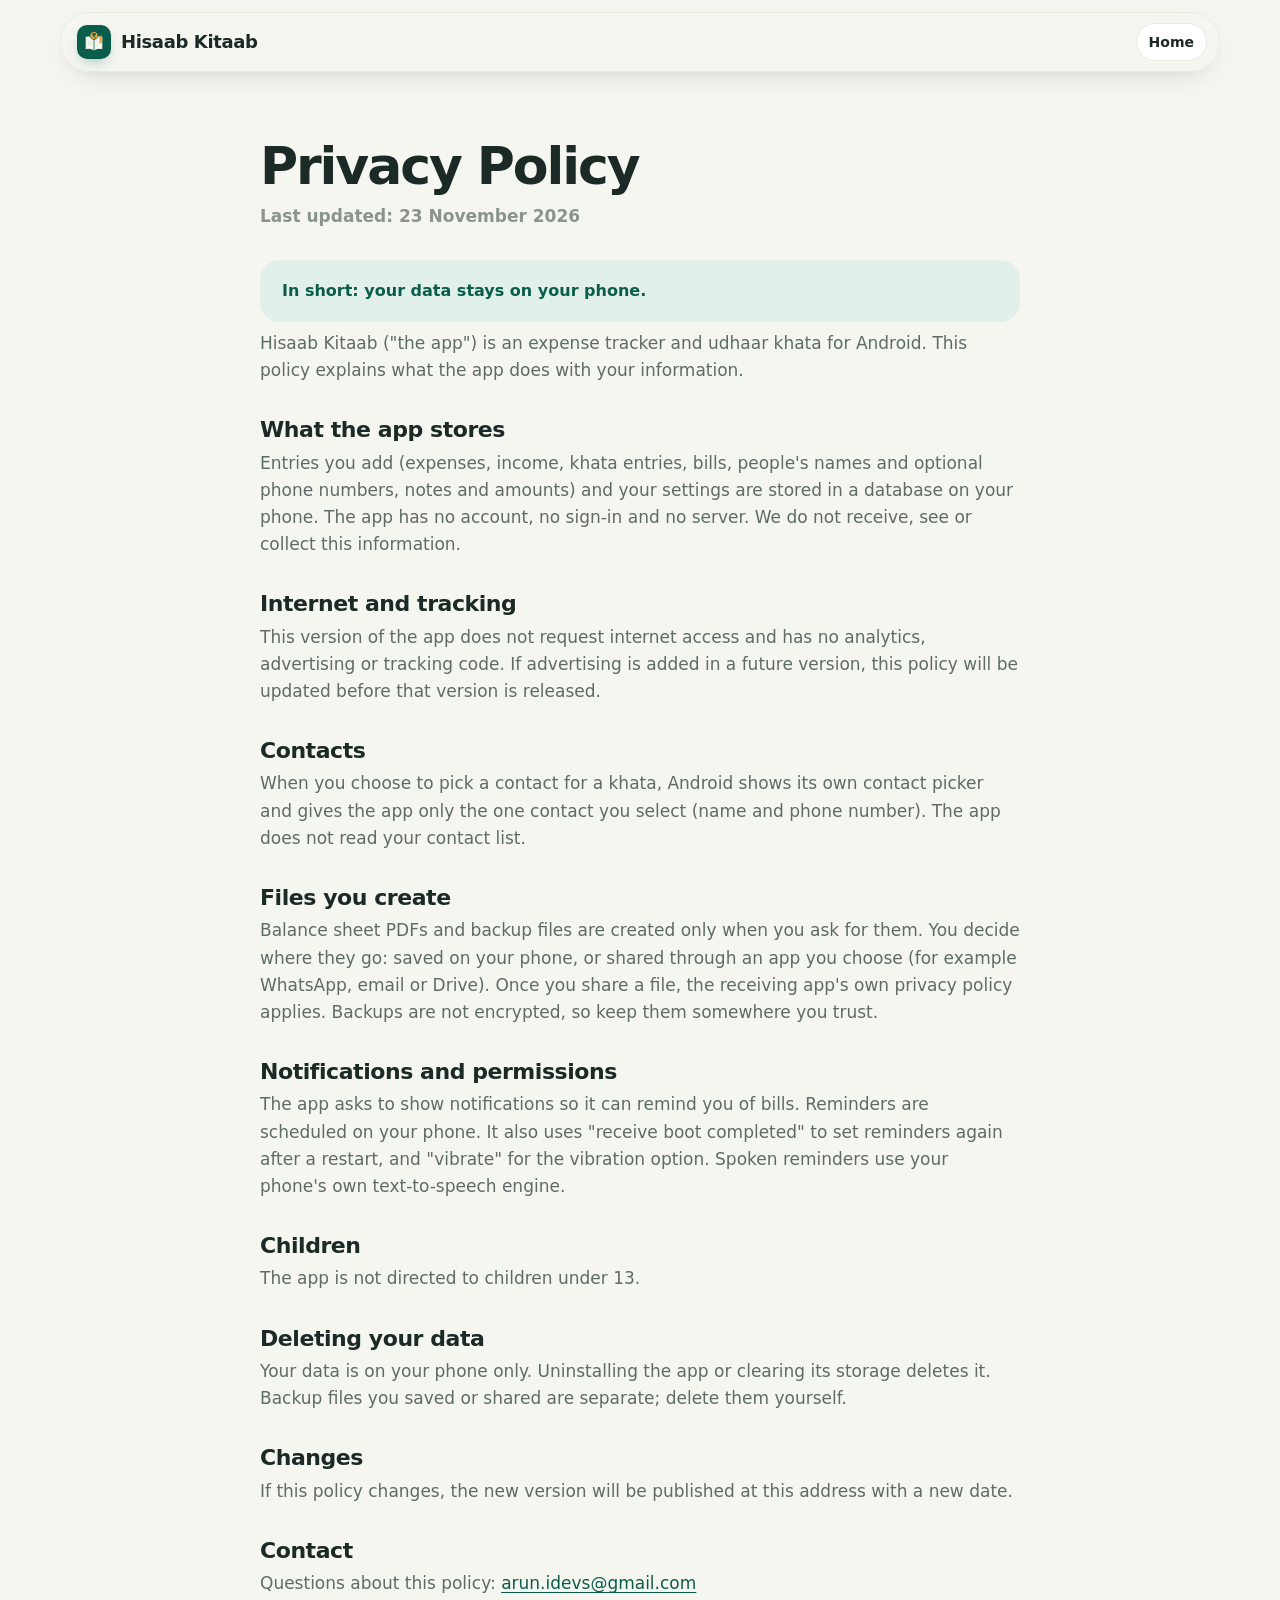
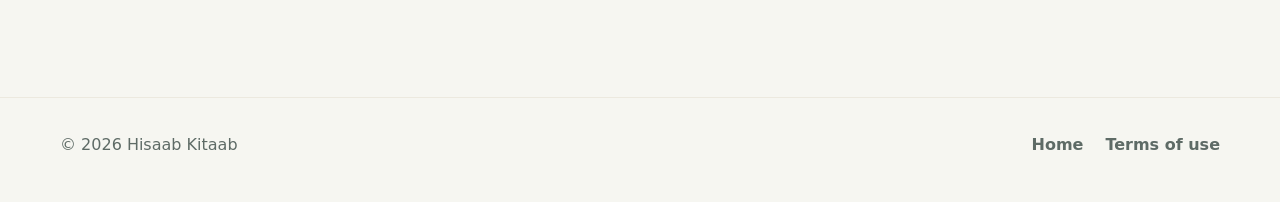
==== commit 355f5b3b: "Add contact email to privacy and terms pages Co-Authored-By: Claude Sonnet 5.5 <noreply@anthropic.co" ====
--- a/privacy/index.html
+++ b/privacy/index.html
@@ -59,7 +59,7 @@
   <p>If this policy changes, the new version will be published at this address with a new date.</p>
 
   <h2>Contact</h2>
-  <p>Questions about this policy: <strong>[add your contact email here before publishing]</strong></p>
+  <p>Questions about this policy: <a href="mailto:arun.idevs@gmail.com">arun.idevs@gmail.com</a></p>
 </main>
 
 <footer>
--- a/css/style.css
+++ b/css/style.css
@@ -456,8 +456,9 @@
 .foot-cols b { color: #fff; font-size: 14px; letter-spacing: 0.12em; text-transform: uppercase; margin-bottom: 4px; }
 .foot-cols a { color: #bfe3d8; font-weight: 600; transition: color 0.25s, transform 0.25s var(--ease); width: fit-content; }
 .foot-cols a:hover { color: var(--saffron); transform: translateX(4px); }
-.foot-word { margin: 44px 0 18px; font-size: clamp(44px, 12.2vw, 172px); font-weight: 900; letter-spacing: -0.04em; line-height: 1.2; padding-bottom: 0.06em; white-space: nowrap; text-align: center; color: transparent; -webkit-text-stroke: 1.5px rgba(191, 227, 216, 0.28); user-select: none; }
-.foot-bot { position: relative; z-index: 1; display: flex; justify-content: space-between; gap: 16px; flex-wrap: wrap; padding: 22px 0 28px; border-top: 1px solid rgba(255, 255, 255, 0.12); font-weight: 600; font-size: 14.5px; background: #0a2f27; }
+.foot-word { margin: 44px 0 0; font-size: clamp(44px, 12.2vw, 172px); font-weight: 900; letter-spacing: -0.04em; line-height: 1; white-space: nowrap; text-align: center; color: transparent; -webkit-text-stroke: 1.5px rgba(191, 227, 216, 0.28); user-select: none; text-box-trim: trim-both; text-box-edge: cap alphabetic; }
+@supports not (text-box-trim: trim-both) { .foot-word { line-height: 0.74; margin-bottom: 2px; } }
+.foot-bot { position: relative; z-index: 1; display: flex; justify-content: space-between; gap: 16px; flex-wrap: wrap; padding: 22px 0 28px; border-top: 1px solid rgba(255, 255, 255, 0.12); font-weight: 600; font-size: 14.5px; }
 .foot-bot a:hover { color: var(--saffron); }
 @media (max-width: 980px) {
   .faq-grid { grid-template-columns: 1fr; gap: 30px; }
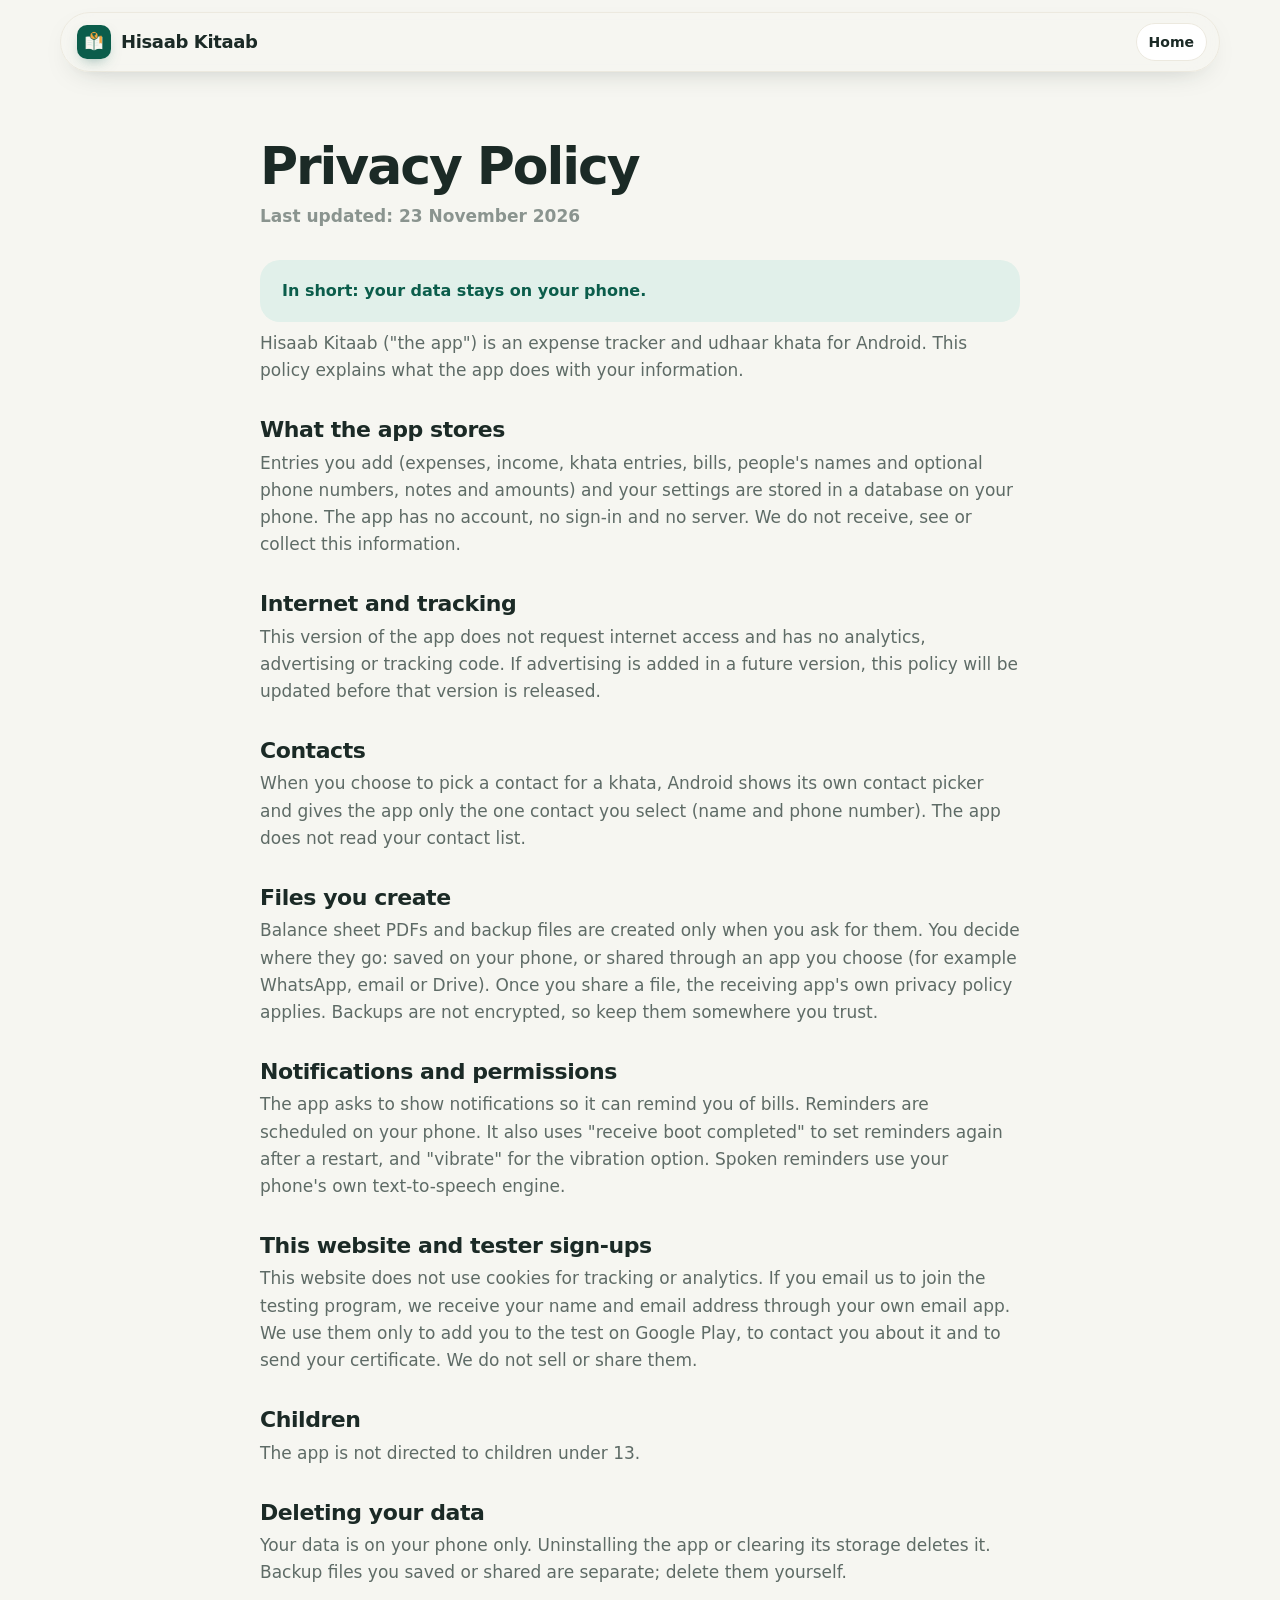
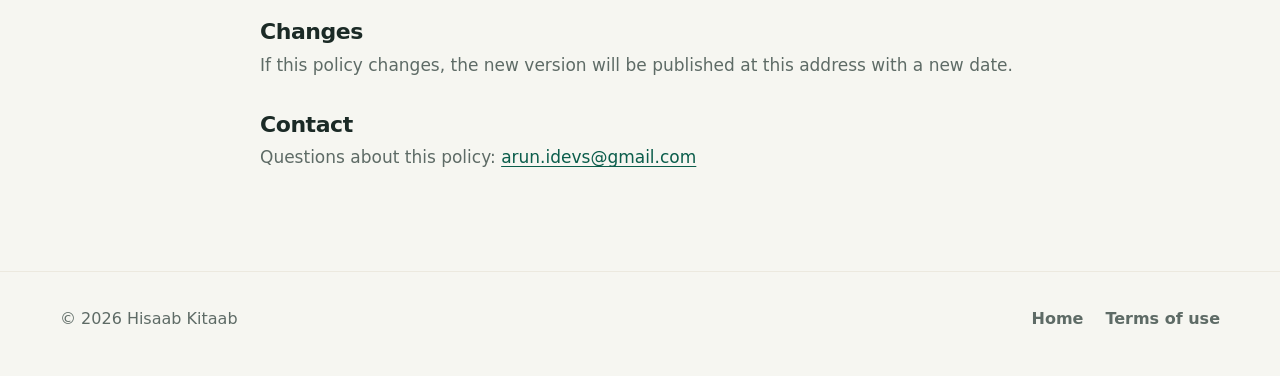
==== commit 435c50f4: "Add Join the testers section (mailto) and tester sign-up note to privacy page Co-Authored-By: Claude" ====
--- a/privacy/index.html
+++ b/privacy/index.html
@@ -5,6 +5,7 @@
   <meta name="viewport" content="width=device-width, initial-scale=1">
   <title>Hisaab Kitaab: Privacy Policy</title>
   <meta name="description" content="Privacy policy for the Hisaab Kitaab Android app. Your data stays on your phone.">
+  <link rel="canonical" href="https://arunkaushikdev.github.io/hisaab-kitaab-site/privacy/">
   <meta name="theme-color" content="#0b5d4b">
   <link rel="icon" type="image/png" href="../assets/favicon-64.png">
   <link rel="stylesheet" href="../css/style.css">
@@ -49,6 +50,9 @@
   <h2>Notifications and permissions</h2>
   <p>The app asks to show notifications so it can remind you of bills. Reminders are scheduled on your phone. It also uses "receive boot completed" to set reminders again after a restart, and "vibrate" for the vibration option. Spoken reminders use your phone's own text-to-speech engine.</p>
 
+  <h2>This website and tester sign-ups</h2>
+  <p>This website does not use cookies for tracking or analytics. If you email us to join the testing program, we receive your name and email address through your own email app. We use them only to add you to the test on Google Play, to contact you about it and to send your certificate. We do not sell or share them.</p>
+
   <h2>Children</h2>
   <p>The app is not directed to children under 13.</p>
 
--- a/css/style.css
+++ b/css/style.css
@@ -476,3 +476,20 @@
 .foot { display: flex; flex-wrap: wrap; align-items: center; gap: 14px 28px; justify-content: space-between; }
 .foot nav { display: flex; gap: 22px; font-weight: 700; }
 .foot nav a:hover { color: var(--green); }
+
+.soon-note a { text-decoration: underline; text-underline-offset: 3px; font-weight: 700; color: var(--green); }
+.final-card .soon-note { color: var(--gtext); margin: 14px 0 0; font-size: 14px; }
+.final-card .soon-note a { color: #fff; }
+
+/* join testers */
+.join-card { display: grid; grid-template-columns: 1.15fr 0.85fr; gap: 40px; align-items: center; padding: clamp(28px, 5vw, 60px); border-radius: 40px; background: var(--card); border: 1px solid var(--line); box-shadow: var(--shadow); position: relative; overflow: hidden; }
+.join-card::before { content: ""; position: absolute; right: -80px; top: -80px; width: 280px; height: 280px; border-radius: 50%; background: var(--saffron); opacity: 0.18; filter: blur(50px); }
+.join-card > * { position: relative; }
+.join-copy p { margin-top: 14px; color: var(--sub); font-size: 18px; }
+.join-list { list-style: none; margin-top: 22px; display: grid; gap: 12px; }
+.join-list li { display: flex; gap: 12px; align-items: center; font-weight: 700; }
+.join-list .ico { width: 28px; height: 28px; padding: 6px; border-radius: 9px; background: var(--gsoft); color: var(--green); stroke-width: 2.8; }
+.join-act { text-align: left; }
+.join-act .btn { width: 100%; }
+.join-note { margin-top: 14px; font-size: 14px; color: var(--mute); }
+@media (max-width: 980px) { .join-card { grid-template-columns: 1fr; gap: 26px; } }
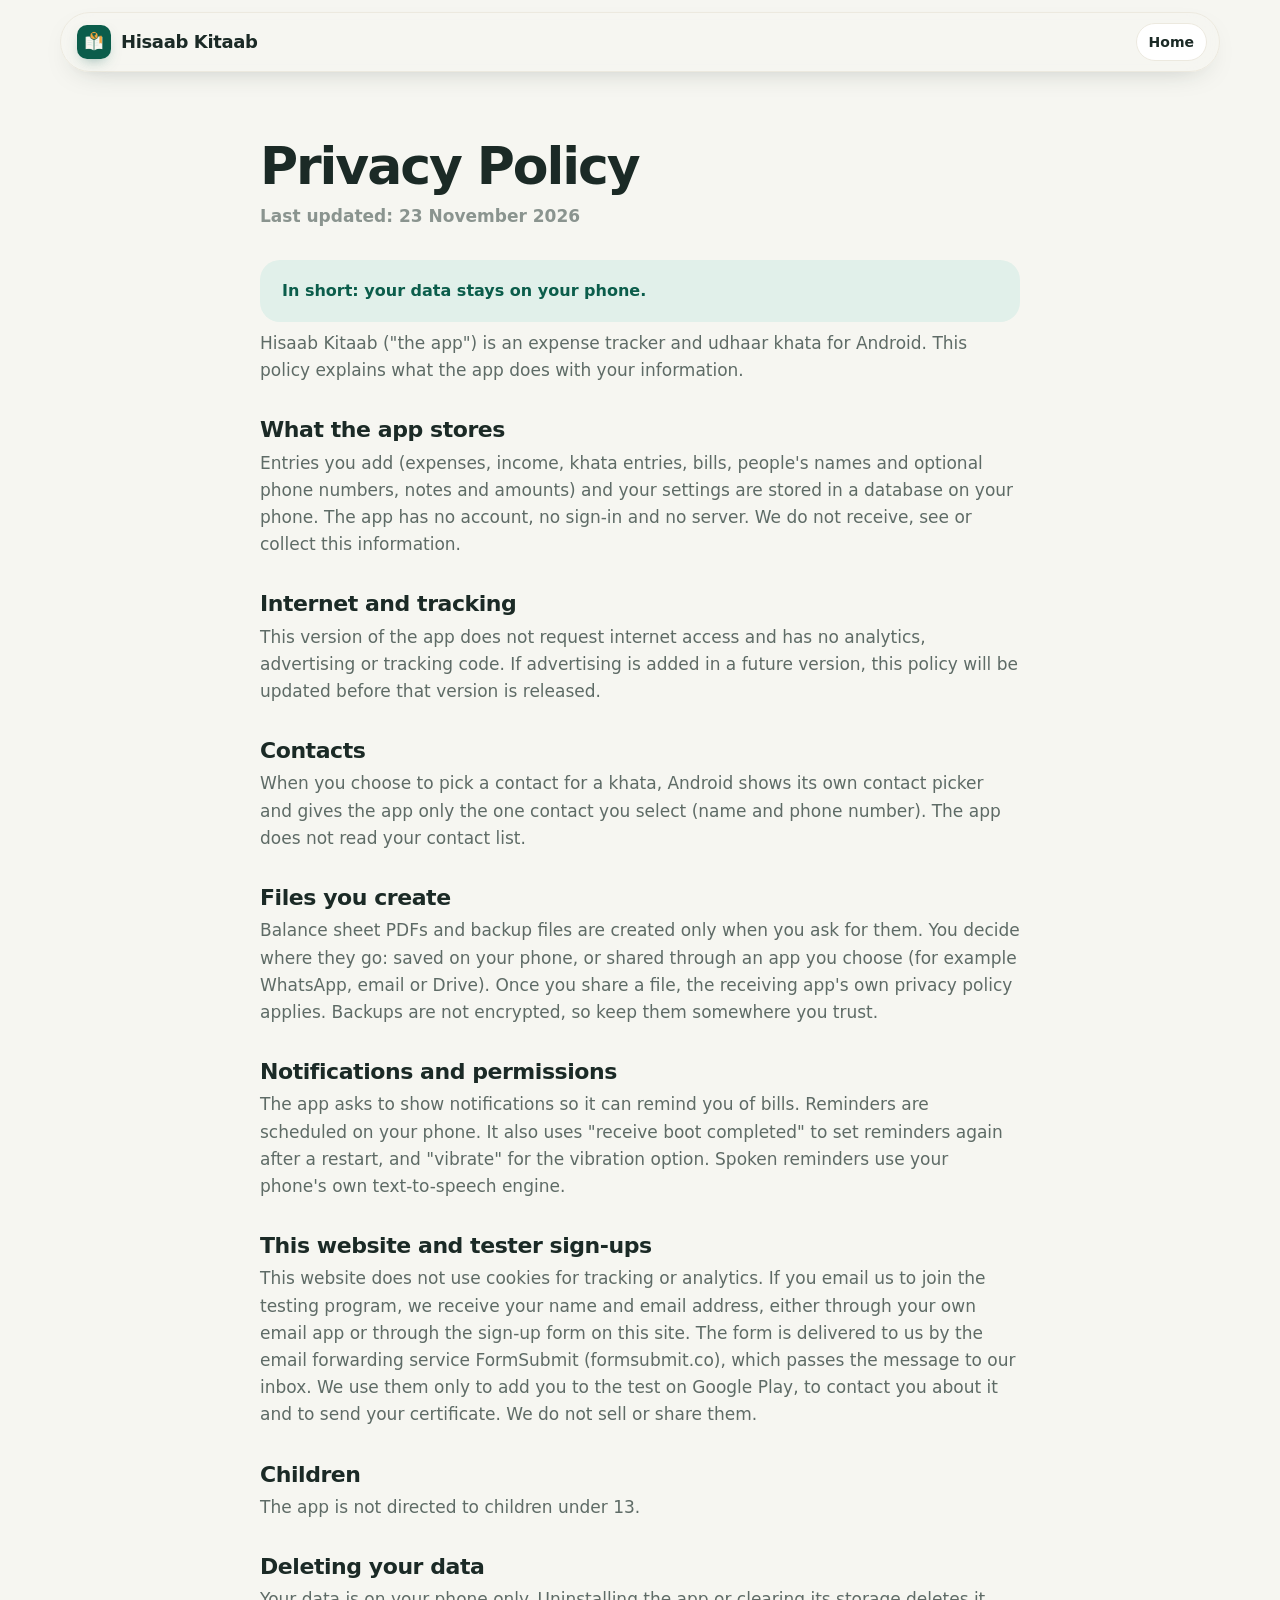
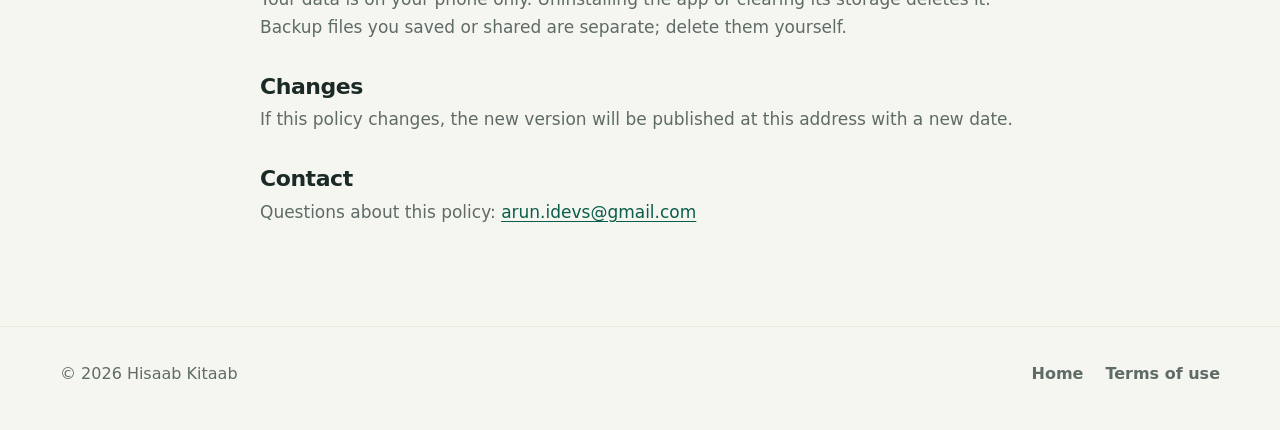
==== commit b9298425: "Join form: real form (FormSubmit) with Gmail/mail/copy fallbacks instead of mailto only Co-Authored-" ====
--- a/privacy/index.html
+++ b/privacy/index.html
@@ -51,7 +51,7 @@
   <p>The app asks to show notifications so it can remind you of bills. Reminders are scheduled on your phone. It also uses "receive boot completed" to set reminders again after a restart, and "vibrate" for the vibration option. Spoken reminders use your phone's own text-to-speech engine.</p>
 
   <h2>This website and tester sign-ups</h2>
-  <p>This website does not use cookies for tracking or analytics. If you email us to join the testing program, we receive your name and email address through your own email app. We use them only to add you to the test on Google Play, to contact you about it and to send your certificate. We do not sell or share them.</p>
+  <p>This website does not use cookies for tracking or analytics. If you email us to join the testing program, we receive your name and email address, either through your own email app or through the sign-up form on this site. The form is delivered to us by the email forwarding service FormSubmit (formsubmit.co), which passes the message to our inbox. We use them only to add you to the test on Google Play, to contact you about it and to send your certificate. We do not sell or share them.</p>
 
   <h2>Children</h2>
   <p>The app is not directed to children under 13.</p>
--- a/css/style.css
+++ b/css/style.css
@@ -493,3 +493,12 @@
 .join-act .btn { width: 100%; }
 .join-note { margin-top: 14px; font-size: 14px; color: var(--mute); }
 @media (max-width: 980px) { .join-card { grid-template-columns: 1fr; gap: 26px; } }
+
+.jform { display: grid; gap: 10px; position: relative; }
+.jform input[type="text"], .jform input[type="email"] { width: 100%; padding: 15px 18px; border-radius: 16px; border: 1.5px solid var(--line); background: var(--paper); color: var(--ink); font: inherit; font-weight: 600; outline: none; transition: border-color 0.25s, box-shadow 0.25s; }
+.jform input:focus { border-color: var(--green); box-shadow: 0 0 0 4px rgba(11, 93, 75, 0.14); }
+.jform .btn[disabled] { opacity: 0.7; cursor: progress; }
+.jstatus { min-height: 1.4em; font-weight: 700; font-size: 14.5px; color: var(--sub); }
+.jstatus.ok { color: var(--inc); } .jstatus.bad { color: var(--exp); }
+.join-alt { margin-top: 12px; font-size: 14px; color: var(--mute); }
+.join-alt a, .join-alt button { color: var(--green); font-weight: 700; text-decoration: underline; text-underline-offset: 3px; }
